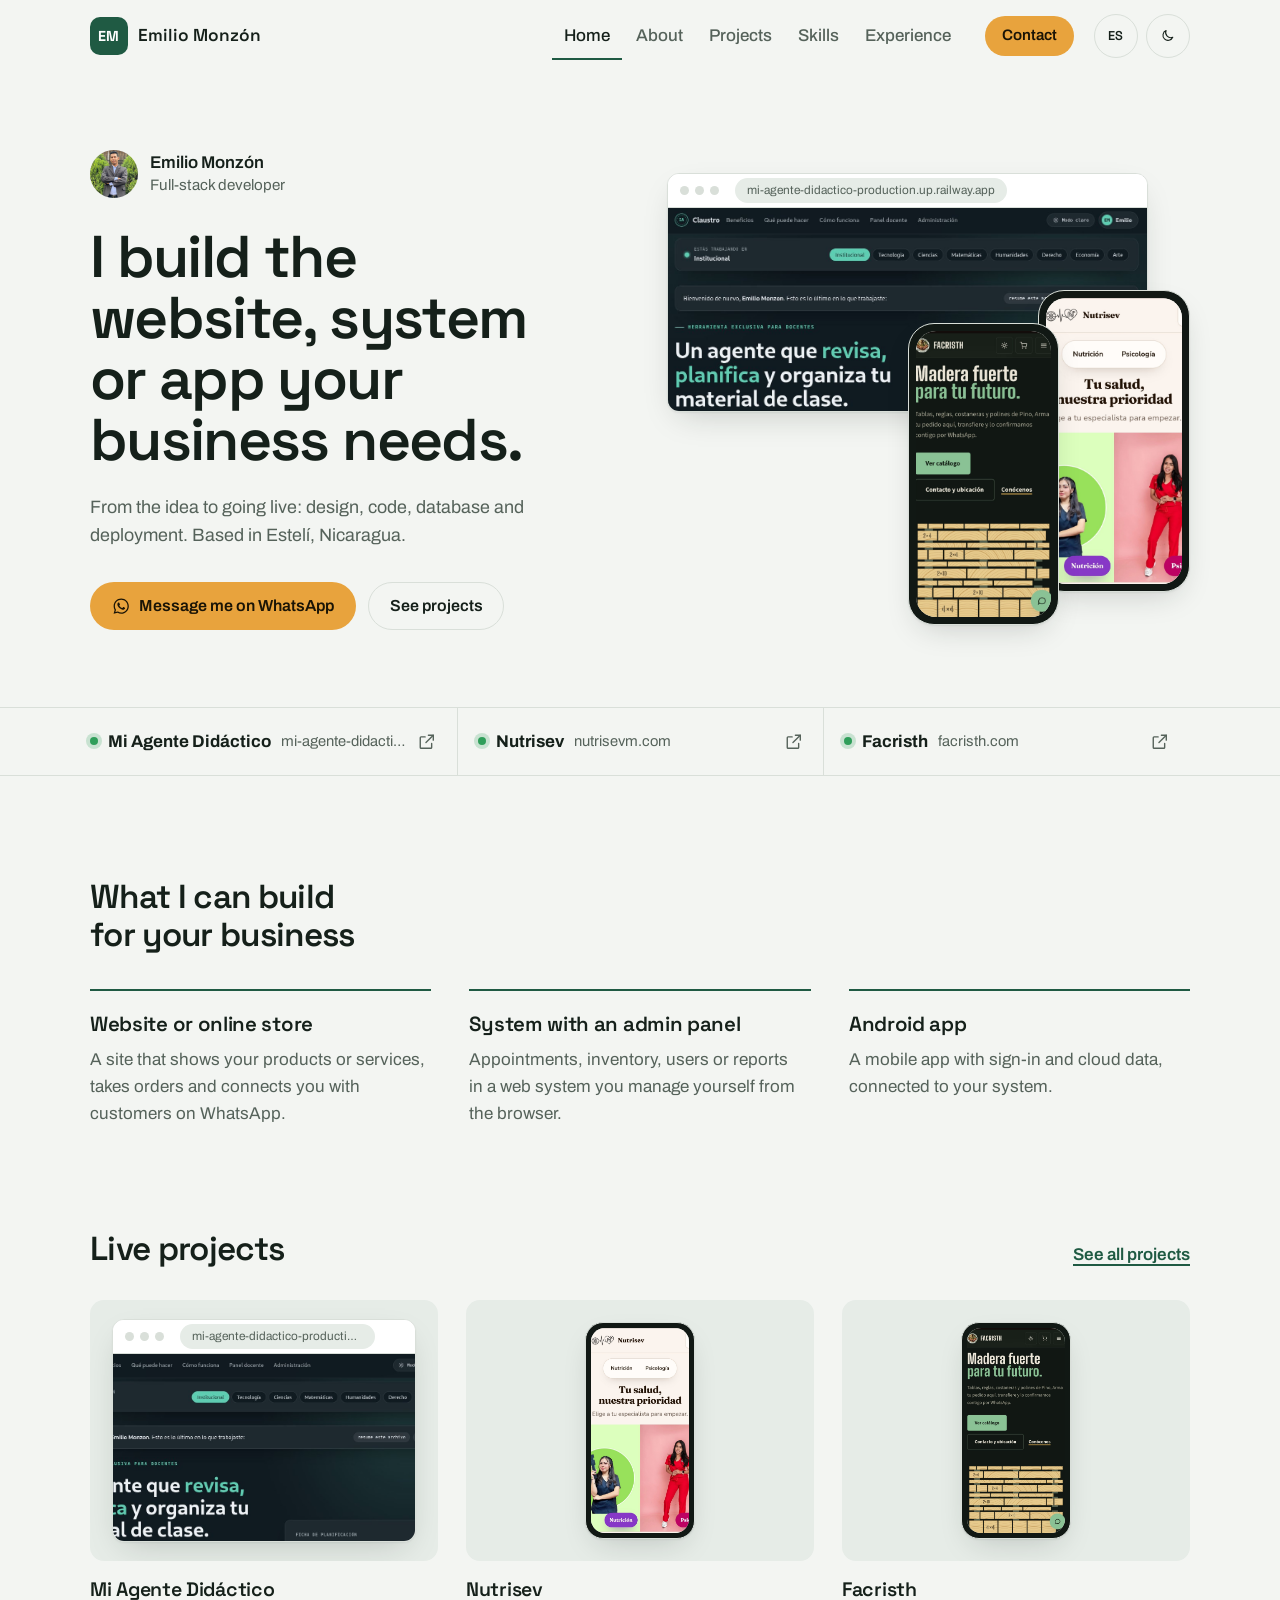
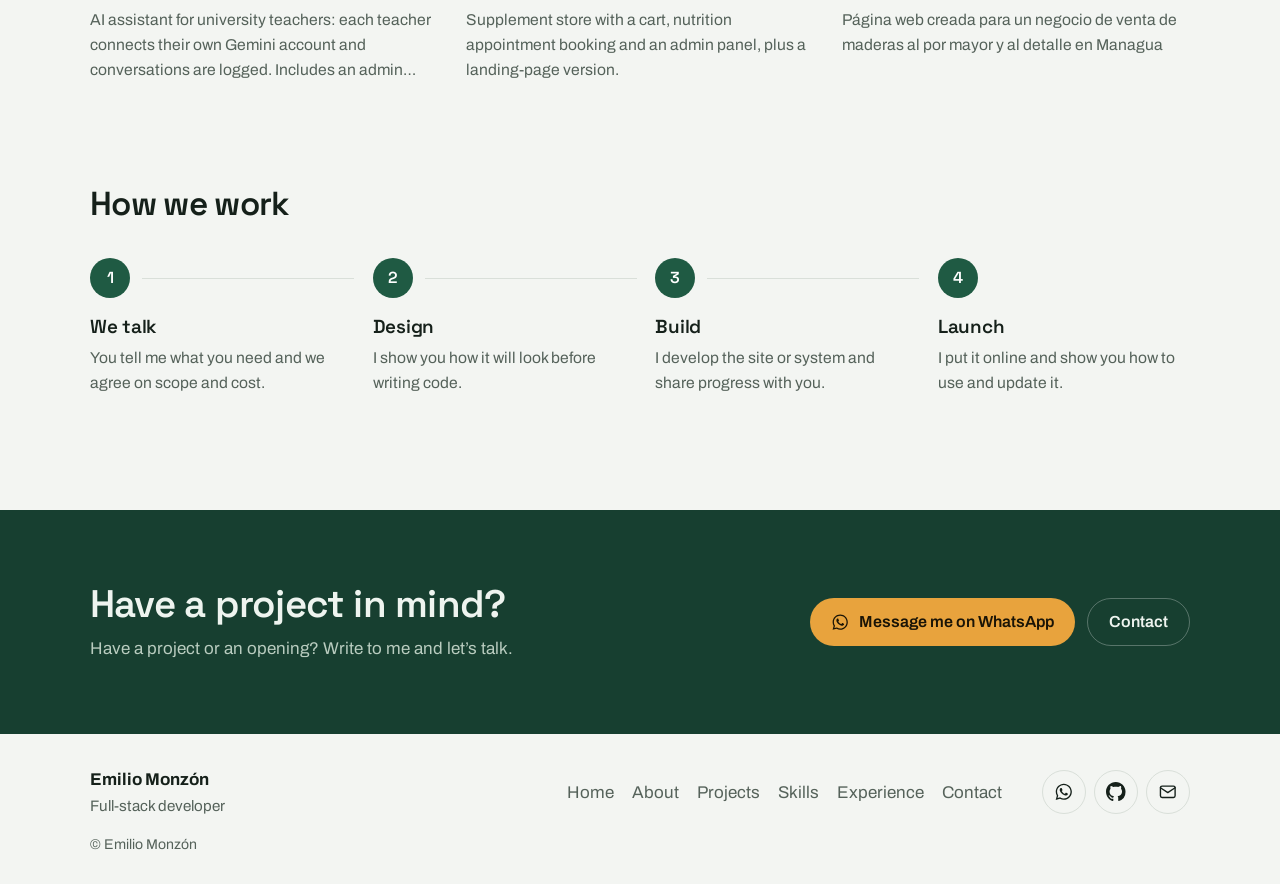
==== index.html @ 6cfb5571 "WhatsApp con mensaje listo y vista previa al compartir - El enlace de WhatsApp abre el chat con +505" ====
<!DOCTYPE html>
<html lang="es">
<head>
<meta charset="UTF-8">
<meta name="viewport" content="width=device-width, initial-scale=1, viewport-fit=cover">
<title>Emilio Monzón · Desarrollador web y móvil</title>
<meta name="description" content="Construyo la web, el sistema o la app que tu negocio necesita. Sitios, tiendas en línea, sistemas con panel de administración y apps Android desde Estelí, Nicaragua.">
<link rel="canonical" href="https://slevenlio27.github.io/SlevenLio27/">
<meta property="og:type" content="website">
<meta property="og:locale" content="es_NI">
<meta property="og:site_name" content="Emilio Monzón">
<meta property="og:title" content="Emilio Monzón · Desarrollador web y móvil">
<meta property="og:description" content="Construyo la web, el sistema o la app que tu negocio necesita. Sitios, tiendas en línea, sistemas con panel de administración y apps Android desde Estelí, Nicaragua.">
<meta property="og:url" content="https://slevenlio27.github.io/SlevenLio27/">
<meta property="og:image" content="https://slevenlio27.github.io/SlevenLio27/img/og.jpg">
<meta property="og:image:width" content="1200">
<meta property="og:image:height" content="630">
<meta property="og:image:alt" content="Emilio Monzón, desarrollador full stack, con capturas de sus proyectos">
<meta name="twitter:card" content="summary_large_image">
<meta name="twitter:image" content="https://slevenlio27.github.io/SlevenLio27/img/og.jpg">
<meta name="theme-color" content="#F3F5F2" media="(prefers-color-scheme: light)">
<meta name="theme-color" content="#0F1512" media="(prefers-color-scheme: dark)">
<script>try{var m=localStorage.getItem("theme");if(m==="dark"||m==="light")document.documentElement.dataset.theme=m;}catch(e){}</script>
<link rel="preconnect" href="https://fonts.googleapis.com">
<link rel="preconnect" href="https://fonts.gstatic.com" crossorigin>
<link href="https://fonts.googleapis.com/css2?family=Archivo:wght@400;500;600&family=Space+Grotesk:wght@500;600;700&display=swap" rel="stylesheet">
<link rel="stylesheet" href="css/estilos.css">
<link rel="icon" href="data:image/svg+xml,<svg xmlns='http://www.w3.org/2000/svg' viewBox='0 0 32 32'><rect width='32' height='32' rx='8' fill='%231F5A43'/><text x='16' y='21.5' font-family='Arial' font-weight='700' font-size='14' text-anchor='middle' fill='white'>EM</text></svg>">
</head>
<body data-page="inicio">
<a class="skip" href="#main">Saltar al contenido</a>
<div id="root"></div>
<noscript><p style="padding:2rem">Este sitio necesita JavaScript para mostrar su contenido.</p></noscript>
<script src="js/app.js"></script>
</body>
</html>
---- css/estilos.css ----
/* Portafolio · Emilio Monzón — estilos
   Una sola identidad: pino de Estelí como marca, ámbar solo para contactar. */

:root {
  --bg: #F3F5F2;
  --surface: #FFFFFF;
  --tint: #E6ECE7;
  --ink: #15201A;
  --muted: #55625A;
  --line: #D9DFD9;
  --pine: #1F5A43;
  --pine-ink: #FFFFFF;
  --amber: #E8A33D;
  --amber-hover: #DB9228;
  --amber-ink: #1A1406;
  --band: #173F30;
  --band-ink: #EEF4EF;
  --band-muted: #B9CCBF;
  --live: #2F9E5A;
  --shadow: 0 1px 2px rgba(21, 32, 26, .06), 0 12px 32px -12px rgba(21, 32, 26, .22);
  --radius: 14px;
  --font-head: "Space Grotesk", system-ui, sans-serif;
  --font-body: "Archivo", system-ui, sans-serif;
  --wrap: 1180px;
  --gutter: clamp(16px, 4vw, 40px);
  color-scheme: light;
}
@media (prefers-color-scheme: dark) {
  :root:not([data-theme="light"]) {
    --bg: #0F1512; --surface: #161F1A; --tint: #1C2721; --ink: #E8EEE9; --muted: #9DAAA2; --line: #2A3530;
    --pine: #6CC29C; --pine-ink: #0B1410; --amber: #F0B54F; --amber-hover: #F5C46C; --amber-ink: #1A1406;
    --band: #13231C; --band-ink: #E8EEE9; --band-muted: #A3B6AA; --live: #4CC27A;
    --shadow: 0 1px 2px rgba(0, 0, 0, .4), 0 14px 34px -14px rgba(0, 0, 0, .7);
    color-scheme: dark;
  }
}
:root[data-theme="dark"] {
  --bg: #0F1512; --surface: #161F1A; --tint: #1C2721; --ink: #E8EEE9; --muted: #9DAAA2; --line: #2A3530;
  --pine: #6CC29C; --pine-ink: #0B1410; --amber: #F0B54F; --amber-hover: #F5C46C; --amber-ink: #1A1406;
  --band: #13231C; --band-ink: #E8EEE9; --band-muted: #A3B6AA; --live: #4CC27A;
  --shadow: 0 1px 2px rgba(0, 0, 0, .4), 0 14px 34px -14px rgba(0, 0, 0, .7);
  color-scheme: dark;
}

*, *::before, *::after { box-sizing: border-box; }
html { -webkit-text-size-adjust: 100%; scroll-padding-top: 88px; }
body {
  margin: 0; background: var(--bg); color: var(--ink);
  font: 400 1.0625rem/1.6 var(--font-body);
  -webkit-font-smoothing: antialiased; text-rendering: optimizeLegibility;
  overflow-x: hidden;
}
img { display: block; max-width: 100%; }
a { color: inherit; }
h1, h2, h3 { font-family: var(--font-head); font-weight: 600; line-height: 1.12; letter-spacing: -.015em; margin: 0; text-wrap: balance; }
p { margin: 0; text-wrap: pretty; }
ul, ol { margin: 0; padding: 0; list-style: none; }
svg { width: 1.15em; height: 1.15em; flex: none; }
:focus-visible { outline: 3px solid var(--pine); outline-offset: 3px; border-radius: 6px; }
.visually-hidden { position: absolute !important; width: 1px; height: 1px; overflow: hidden; clip: rect(0 0 0 0); white-space: nowrap; }
.skip { position: absolute; left: 12px; top: -60px; z-index: 50; background: var(--ink); color: var(--bg); padding: 10px 14px; border-radius: 8px; text-decoration: none; }
.skip:focus { top: 12px; }
.wrap { width: 100%; max-width: var(--wrap); margin-inline: auto; padding-inline: var(--gutter); }
.muted { color: var(--muted); }
#root { min-height: 100vh; display: flex; flex-direction: column; }
main { flex: 1; }

/* ---------- botones ---------- */
.btn {
  display: inline-flex; align-items: center; justify-content: center; gap: .55em;
  min-height: 48px; padding: 0 1.3em; border-radius: 999px; border: 1.5px solid transparent;
  font: 600 1rem/1 var(--font-body); text-decoration: none; cursor: pointer; white-space: nowrap;
  transition: background-color .18s ease, border-color .18s ease, color .18s ease, transform .18s ease;
}
.btn:active { transform: translateY(1px); }
.btn-sm { min-height: 40px; padding: 0 1.05em; font-size: .95rem; }
.btn-lg { min-height: 56px; padding: 0 1.6em; font-size: 1.08rem; }
.btn-cta { background: var(--amber); color: var(--amber-ink); }
.btn-cta:hover { background: var(--amber-hover); }
.btn-cta:focus-visible { outline-color: var(--amber); }
.btn-primary { background: var(--pine); color: var(--pine-ink); }
.btn-primary:hover { filter: brightness(1.08); }
.btn-ghost { border-color: var(--line); color: var(--ink); background: transparent; }
.btn-ghost:hover { border-color: var(--ink); }
.btn-ghost-on-dark { border-color: rgba(255, 255, 255, .28); color: var(--band-ink); }
.btn-ghost-on-dark:hover { border-color: var(--band-ink); }
.icon-btn {
  display: inline-grid; place-items: center; width: 44px; height: 44px; border-radius: 999px;
  border: 1.5px solid var(--line); background: transparent; color: var(--ink); cursor: pointer;
  transition: border-color .18s ease;
}
.icon-btn:hover { border-color: var(--ink); }
.lang-code { font: 600 .8rem/1 var(--font-head); letter-spacing: .04em; }
.text-link { color: var(--pine); font-weight: 600; text-decoration: underline; text-decoration-thickness: 1.5px; text-underline-offset: 4px; }
.text-link:hover { text-decoration-thickness: 2.5px; }

/* ---------- cabecera ---------- */
.site-header { position: sticky; top: 0; z-index: 30; background: var(--bg); border-bottom: 1px solid transparent; transition: border-color .2s ease; }
.site-header.scrolled { border-bottom-color: var(--line); }
.header-row { display: flex; align-items: center; gap: 20px; min-height: 72px; }
.brand { display: inline-flex; align-items: center; gap: 10px; text-decoration: none; margin-right: auto; }
.brand-mark { display: grid; place-items: center; width: 38px; height: 38px; border-radius: 10px; background: var(--pine); color: var(--pine-ink); font: 700 .9rem/1 var(--font-head); letter-spacing: .02em; }
.brand-name { font: 600 1.08rem/1 var(--font-head); }
.nav { display: flex; align-items: center; gap: 22px; }
.nav ul { display: flex; gap: 2px; }
.nav ul a { display: block; padding: 10px 12px; border-radius: 8px; text-decoration: none; color: var(--muted); font-weight: 500; }
.nav ul a:hover { color: var(--ink); }
.nav ul a[aria-current="page"] { color: var(--ink); box-shadow: inset 0 -2px 0 var(--pine); border-radius: 0; }
.nav-cta[aria-current="page"], .mobile-cta[aria-current="page"] { box-shadow: 0 0 0 2px var(--bg), 0 0 0 4px var(--amber); }
.header-tools, .desk-tools, .nav-tools { display: flex; align-items: center; gap: 8px; }
.nav-tools, .mobile-cta, .menu-btn { display: none; }

@media (max-width: 980px) {
  .menu-btn, .mobile-cta { display: inline-flex; }
  .desk-tools { display: none; }
  .nav {
    position: fixed; inset: 72px 0 auto 0; z-index: 29; flex-direction: column; align-items: stretch; gap: 12px;
    padding: 12px var(--gutter) 24px; background: var(--bg); border-bottom: 1px solid var(--line);
    box-shadow: 0 18px 30px -20px rgba(0, 0, 0, .35);
    visibility: hidden; opacity: 0; transform: translateY(-8px);
    transition: opacity .18s ease, transform .18s ease, visibility 0s linear .18s;
  }
  .menu-open .nav { visibility: visible; opacity: 1; transform: none; transition: opacity .18s ease, transform .18s ease; }
  .nav ul { flex-direction: column; }
  .nav ul a { padding: 14px 4px; font-size: 1.1rem; border-bottom: 1px solid var(--line); border-radius: 0; }
  .nav ul a[aria-current="page"] { box-shadow: inset 3px 0 0 var(--pine); padding-left: 14px; }
  .nav-cta { display: none; }
  .nav-tools { display: flex; padding-top: 4px; }
}
@media (max-width: 359px) { .brand-name { display: none; } }

/* ---------- inicio ---------- */
.hero { display: grid; grid-template-columns: minmax(0, 1fr) minmax(0, 1.02fr); gap: clamp(32px, 5vw, 72px); align-items: center; padding-block: clamp(36px, 6vw, 80px) clamp(40px, 6vw, 88px); }
.hero-who { display: flex; align-items: center; gap: 12px; margin-bottom: 28px; line-height: 1.3; }
.hero-who strong { display: block; font-weight: 600; }
.hero-who span span { color: var(--muted); font-size: .95rem; }
.avatar { width: 48px; height: 48px; border-radius: 999px; overflow: hidden; background: var(--tint); flex: none; }
.avatar img { width: 100%; height: 100%; object-fit: cover; }
.hero h1 { font-size: clamp(2.3rem, 4.6vw, 4rem); line-height: 1.04; letter-spacing: -.028em; max-width: 15ch; }
.lead { font-size: clamp(1.08rem, 1.4vw, 1.22rem); color: var(--muted); max-width: 52ch; margin-top: 22px; }
.hero-actions { display: flex; flex-wrap: wrap; gap: 12px; margin-top: 32px; }

/* collage de capturas reales: el elemento memorable */
.collage { position: relative; aspect-ratio: 1 / .9; }
.collage .device { position: absolute; margin: 0; }
.collage .c-wide { top: 4%; left: 0; width: 92%; }
.collage .c-tall { width: 29%; }
.collage .c-tall-1 { right: 0; bottom: 0; }
.collage .c-tall-2 { right: 25%; bottom: 0; z-index: 2; }
.collage:has(.c-tall-2) .c-tall-1 { bottom: 7%; }
.collage:not(:has(.c-wide)) .c-tall-1 { left: 8%; right: auto; top: 0; bottom: auto; width: 40%; }
.collage:not(:has(.c-wide)) .c-tall-2 { right: 6%; bottom: 0; width: 40%; }
.ready .collage .device { animation: settle .9s cubic-bezier(.2, .8, .2, 1) both; }
.ready .collage .c-tall-1 { animation-delay: .12s; }
.ready .collage .c-tall-2 { animation-delay: .24s; }
@keyframes settle { from { opacity: 0; transform: translateY(28px); } to { opacity: 1; transform: none; } }

/* marcos */
.device { margin: 0; position: relative; }
.browser { background: var(--surface); border: 1px solid var(--line); border-radius: 12px; overflow: hidden; box-shadow: var(--shadow); }
.browser-bar { display: flex; align-items: center; gap: 6px; height: 34px; padding: 0 12px; border-bottom: 1px solid var(--line); background: var(--surface); }
.browser-bar i { width: 9px; height: 9px; border-radius: 99px; background: var(--line); }
.browser-bar span { margin-left: 10px; font-size: .74rem; color: var(--muted); white-space: nowrap; overflow: hidden; text-overflow: ellipsis; background: var(--tint); padding: 3px 12px; border-radius: 99px; max-width: 70%; }
.browser-screen { position: relative; aspect-ratio: 1 / var(--r, .625); background: var(--tint); overflow: hidden; }
.browser-screen img, .phone-screen img { position: absolute; inset: 0; width: 100%; height: 100%; object-fit: cover; object-position: top center; }
.phone { padding: 7px; background: #111814; border: 1px solid var(--line); border-radius: 26px; box-shadow: var(--shadow); }
.phone-screen { position: relative; aspect-ratio: 9 / 19; border-radius: 20px; overflow: hidden; background: var(--tint); }
.shot-initials { position: absolute; inset: 0; display: grid; place-items: center; font: 700 2rem/1 var(--font-head); color: var(--muted); }

/* tira de sitios en línea */
.live-strip { border-block: 1px solid var(--line); }
.live-list { display: flex; flex-wrap: wrap; }
.live-list li { flex: 1 1 220px; min-width: 0; }
.live-list a, .live-host { min-width: 0; }
.live-list li + li { border-left: 1px solid var(--line); }
.live-list a { display: flex; align-items: center; gap: 10px; padding: 20px 20px; text-decoration: none; min-height: 64px; }
.live-list li:first-child a { padding-left: 0; }
.live-list strong { white-space: nowrap; }
.live-list a:hover strong { text-decoration: underline; text-underline-offset: 3px; }
.live-host { color: var(--muted); font-size: .92rem; margin-right: auto; white-space: nowrap; overflow: hidden; text-overflow: ellipsis; }
.live-list svg { color: var(--muted); }
.dot { width: 8px; height: 8px; border-radius: 99px; background: var(--live); box-shadow: 0 0 0 4px color-mix(in srgb, var(--live) 22%, transparent); flex: none; }

/* bloques */
.block { padding-block: clamp(56px, 8vw, 104px) 0; }
.block-head { display: flex; align-items: baseline; justify-content: space-between; gap: 16px; flex-wrap: wrap; }
.block-title { font-size: clamp(1.6rem, 2.6vw, 2.25rem); letter-spacing: -.02em; max-width: 24ch; }
.services { display: grid; grid-template-columns: repeat(3, minmax(0, 1fr)); gap: clamp(20px, 3vw, 40px); margin-top: 36px; }
.services li { border-top: 2px solid var(--pine); padding-top: 22px; }
.services h3 { font-size: 1.28rem; margin-bottom: 10px; }
.services p { color: var(--muted); }

.work-grid { display: grid; grid-template-columns: repeat(3, minmax(0, 1fr)); gap: clamp(16px, 2.4vw, 28px); margin-top: 32px; }
.work-card a { display: block; text-decoration: none; height: 100%; }
.work-card h3 { font-size: 1.22rem; margin-top: 18px; }
.work-card p { color: var(--muted); margin-top: 6px; font-size: .98rem; display: -webkit-box; -webkit-line-clamp: 3; -webkit-box-orient: vertical; overflow: hidden; }
.work-card a:hover h3 { text-decoration: underline; text-underline-offset: 4px; text-decoration-thickness: 2px; }
.work-media { aspect-ratio: 4 / 3; background: var(--tint); border-radius: var(--radius); padding: clamp(14px, 2vw, 22px); display: grid; place-items: center; overflow: hidden; }
.work-media .browser { width: 100%; }
.work-media .browser-screen { aspect-ratio: 1 / .62; }
.work-media .phone { height: 100%; padding: 5px; border-radius: 18px; }
.work-media .phone-screen { height: 100%; width: auto; border-radius: 14px; }

.process { display: grid; grid-template-columns: repeat(4, minmax(0, 1fr)); gap: clamp(16px, 2.4vw, 32px); margin-top: 36px; counter-reset: step; }
.process li { counter-increment: step; position: relative; padding-top: 58px; }
.process li::before { content: counter(step); position: absolute; top: 0; left: 0; display: grid; place-items: center; width: 40px; height: 40px; border-radius: 99px; background: var(--pine); color: var(--pine-ink); font: 600 1rem/1 var(--font-head); }
.process li:not(:last-child)::after { content: ""; position: absolute; top: 20px; left: 52px; right: -12px; height: 1.5px; background: var(--line); }
.process h3 { font-size: 1.18rem; margin-bottom: 8px; }
.process p { color: var(--muted); font-size: .98rem; }

/* franja de llamada a la acción */
.cta-band { background: var(--band); color: var(--band-ink); margin-top: clamp(64px, 9vw, 120px); }
.cta-inner { display: flex; align-items: center; justify-content: space-between; gap: 28px 48px; flex-wrap: wrap; padding-block: clamp(44px, 6vw, 72px); }
.cta-band h2 { font-size: clamp(1.7rem, 3vw, 2.5rem); letter-spacing: -.02em; }
.cta-band p { color: var(--band-muted); margin-top: 10px; max-width: 50ch; }
.cta-actions { display: flex; flex-wrap: wrap; gap: 12px; }

/* pie */
.site-footer { border-top: 1px solid var(--line); }
.cta-band + .site-footer { border-top: 0; }
.footer-row { display: flex; align-items: center; gap: 24px 40px; flex-wrap: wrap; padding-block: 32px 16px; }
.footer-id { display: flex; flex-direction: column; margin-right: auto; }
.footer-id span { color: var(--muted); font-size: .95rem; }
.footer-nav { display: flex; flex-wrap: wrap; gap: 4px 18px; }
.footer-nav a { color: var(--muted); text-decoration: none; display: inline-block; padding: 8px 0; }
.footer-nav a:hover { color: var(--ink); }
.socials { display: flex; gap: 8px; }
.socials a { display: grid; place-items: center; width: 44px; height: 44px; border-radius: 999px; border: 1.5px solid var(--line); color: var(--ink); }
.socials a:hover { border-color: var(--ink); }
.footer-note { color: var(--muted); font-size: .88rem; padding-bottom: 28px; }

/* ---------- páginas internas ---------- */
.page-head { padding-block: clamp(40px, 7vw, 88px) clamp(28px, 4vw, 48px); }
.page-head h1 { font-size: clamp(2.4rem, 5.4vw, 4.4rem); letter-spacing: -.03em; line-height: 1.02; }

/* sobre mí */
.about { display: grid; grid-template-columns: minmax(0, 1.25fr) minmax(0, .9fr); gap: clamp(32px, 6vw, 88px); align-items: start; }
.about-text { display: grid; gap: 18px; font-size: 1.12rem; max-width: 62ch; }
.about-text p:first-child { font-size: clamp(1.22rem, 1.8vw, 1.42rem); line-height: 1.5; color: var(--ink); }
.about-text p + p { color: var(--muted); }
.about-place { display: flex; align-items: center; gap: 8px; font-weight: 600; color: var(--pine) !important; }
.about-photo { margin: 0; border-radius: var(--radius); overflow: hidden; background: var(--tint); aspect-ratio: 4 / 5; }
.about-photo img { width: 100%; height: 100%; object-fit: cover; }
.traits { display: grid; grid-template-columns: repeat(3, minmax(0, 1fr)); gap: 0 32px; margin-top: 28px; }
.traits li { display: flex; gap: 12px; align-items: flex-start; padding: 18px 0; border-bottom: 1px solid var(--line); font-size: 1.08rem; }
.traits svg { color: var(--pine); margin-top: 4px; }
.traits small { display: block; color: var(--muted); font-size: .95rem; }

/* proyectos */
.cases { display: grid; gap: clamp(56px, 8vw, 104px); }
.case { display: grid; grid-template-columns: minmax(0, 1.15fr) minmax(0, 1fr); gap: clamp(28px, 5vw, 72px); align-items: center; scroll-margin-top: 96px; }
.case.flip .case-media { order: 2; }
.case-media { background: var(--tint); border-radius: calc(var(--radius) + 6px); padding: clamp(20px, 4vw, 48px); display: grid; place-items: center; }
.case-media .phone { width: min(260px, 62%); }
.case-media .browser { width: 100%; }
.case-live { display: flex; align-items: center; gap: 10px; font-weight: 600; color: var(--live); font-size: .95rem; }
.case-live > span { white-space: nowrap; }
.case-host { color: var(--muted); font-weight: 500; min-width: 0; overflow: hidden; text-overflow: ellipsis; }
.case-host::before { content: "/"; margin-right: 10px; color: var(--line); }
.case h2 { font-size: clamp(1.9rem, 3.4vw, 2.8rem); letter-spacing: -.025em; margin-top: 14px; }
.case-desc { color: var(--muted); font-size: 1.1rem; margin-top: 14px; max-width: 52ch; }
.case-label { font: 600 .95rem/1 var(--font-body); color: var(--ink); margin-top: 26px; }
.tags { display: flex; flex-wrap: wrap; gap: 8px; margin-top: 12px; }
.tags li { padding: 6px 12px; border-radius: 99px; background: var(--surface); border: 1px solid var(--line); font-size: .92rem; }
.tags-lg li { padding: 10px 16px; font-size: 1rem; }
.case-links { display: flex; flex-wrap: wrap; gap: 12px; margin-top: 28px; }

/* habilidades */
.skills { display: grid; grid-template-columns: repeat(2, minmax(0, 1fr)); gap: clamp(32px, 6vw, 80px); }
.skill-list { margin-top: 20px; }
.skill { padding: 16px 0; border-bottom: 1px solid var(--line); }
.skill-top { display: flex; justify-content: space-between; align-items: baseline; gap: 16px; }
.skill-top strong { font-size: 1.1rem; font-weight: 600; }
.skill-meta { display: flex; gap: 14px; color: var(--muted); font-size: .92rem; }
.meter { display: grid; grid-template-columns: repeat(4, 1fr); gap: 4px; margin-top: 10px; }
.meter i { height: 6px; border-radius: 99px; background: var(--line); }
.meter i.on { background: var(--pine); }
.skill-note { color: var(--muted); font-size: .95rem; margin-top: 8px; }

/* experiencia */
.timeline { border-left: 2px solid var(--line); margin-left: 6px; }
.timeline li { position: relative; display: grid; grid-template-columns: 200px minmax(0, 1fr); gap: 8px 40px; padding: 0 0 48px 32px; }
.timeline li::before { content: ""; position: absolute; left: -8px; top: 6px; width: 14px; height: 14px; border-radius: 99px; background: var(--bg); border: 3px solid var(--pine); }
.tl-period { color: var(--muted); font-weight: 500; padding-top: 2px; }
.tl-body h2 { font-size: 1.4rem; }
.tl-body p { color: var(--muted); margin-top: 8px; max-width: 60ch; }
.tl-body .tl-place { color: var(--pine); font-weight: 600; margin-top: 4px; }

/* contacto */
.contact { display: grid; grid-template-columns: minmax(0, 1.3fr) minmax(0, .9fr); gap: clamp(32px, 6vw, 88px); align-items: start; padding-block: clamp(40px, 7vw, 96px) clamp(56px, 8vw, 112px); }
.contact h1 { font-size: clamp(2.5rem, 5.6vw, 4.6rem); letter-spacing: -.03em; line-height: 1.02; max-width: 13ch; }
.contact-actions { margin-top: 36px; }
.email-row { display: flex; align-items: center; flex-wrap: wrap; gap: 12px 16px; margin-top: 36px; padding-top: 28px; border-top: 1px solid var(--line); }
.contact-alt { width: 100%; color: var(--muted); font-size: .95rem; }
.email-link { display: inline-flex; align-items: center; gap: 10px; font: 600 clamp(1.1rem, 2vw, 1.35rem)/1.2 var(--font-head); text-decoration: underline; text-decoration-color: var(--line); text-underline-offset: 6px; overflow-wrap: anywhere; }
.email-link:hover { text-decoration-color: currentColor; }
.contact-more { display: flex; flex-wrap: wrap; gap: 10px; margin-top: 18px; }
.contact-more a { display: inline-flex; align-items: center; gap: 8px; min-height: 44px; padding: 0 16px; border: 1.5px solid var(--line); border-radius: 99px; text-decoration: none; font-weight: 500; }
.contact-more a:hover { border-color: var(--ink); }
.brief { background: var(--surface); border: 1px solid var(--line); border-radius: calc(var(--radius) + 4px); padding: clamp(24px, 3vw, 36px); }
.brief-id { display: flex; align-items: center; gap: 14px; padding-bottom: 22px; border-bottom: 1px solid var(--line); line-height: 1.3; }
.brief-id img { width: 56px; height: 56px; border-radius: 99px; object-fit: cover; }
.brief-id span { display: block; color: var(--muted); font-size: .95rem; }
.brief h2 { font-size: 1.2rem; margin-top: 22px; }
.brief ol { counter-reset: q; margin-top: 14px; display: grid; gap: 12px; }
.brief li { counter-increment: q; display: flex; gap: 12px; }
.brief li::before { content: counter(q); flex: none; display: grid; place-items: center; width: 26px; height: 26px; border-radius: 99px; background: var(--tint); color: var(--pine); font: 600 .85rem/1 var(--font-head); margin-top: 1px; }

/* ---------- adaptable ---------- */
@media (max-width: 980px) {
  .hero { grid-template-columns: minmax(0, 1fr); }
  .collage { max-width: 620px; width: 100%; margin-inline: auto; }
  .work-grid { grid-template-columns: repeat(2, minmax(0, 1fr)); }
  .process { grid-template-columns: repeat(2, minmax(0, 1fr)); row-gap: 36px; }
  .process li:nth-child(2n)::after { display: none; }
  .case, .case.flip { grid-template-columns: minmax(0, 1fr); }
  .case.flip .case-media { order: 0; }
  .contact { grid-template-columns: minmax(0, 1fr); }
  .traits { grid-template-columns: repeat(2, minmax(0, 1fr)); }
}
@media (max-width: 700px) {
  .services, .work-grid, .skills, .about { grid-template-columns: minmax(0, 1fr); }
  .about-photo { max-width: 420px; }
  .live-list { display: grid; grid-template-columns: minmax(0, 1fr); }
  .live-list li + li { border-left: 0; border-top: 1px solid var(--line); }
  .live-list a { padding-inline: 0; }
  .timeline li { grid-template-columns: minmax(0, 1fr); padding-left: 26px; }
  .cta-actions .btn { flex: 1 1 auto; }
}
@media (max-width: 520px) {
  .process { grid-template-columns: 1fr; }
  .process li::after { display: none; }
  .traits { grid-template-columns: 1fr; }
  .hero-actions .btn, .contact-actions .btn { width: 100%; }
  .footer-row { flex-direction: column; align-items: flex-start; }
}

@media (prefers-reduced-motion: reduce) {
  *, *::before, *::after { animation: none !important; transition: none !important; scroll-behavior: auto !important; }
}
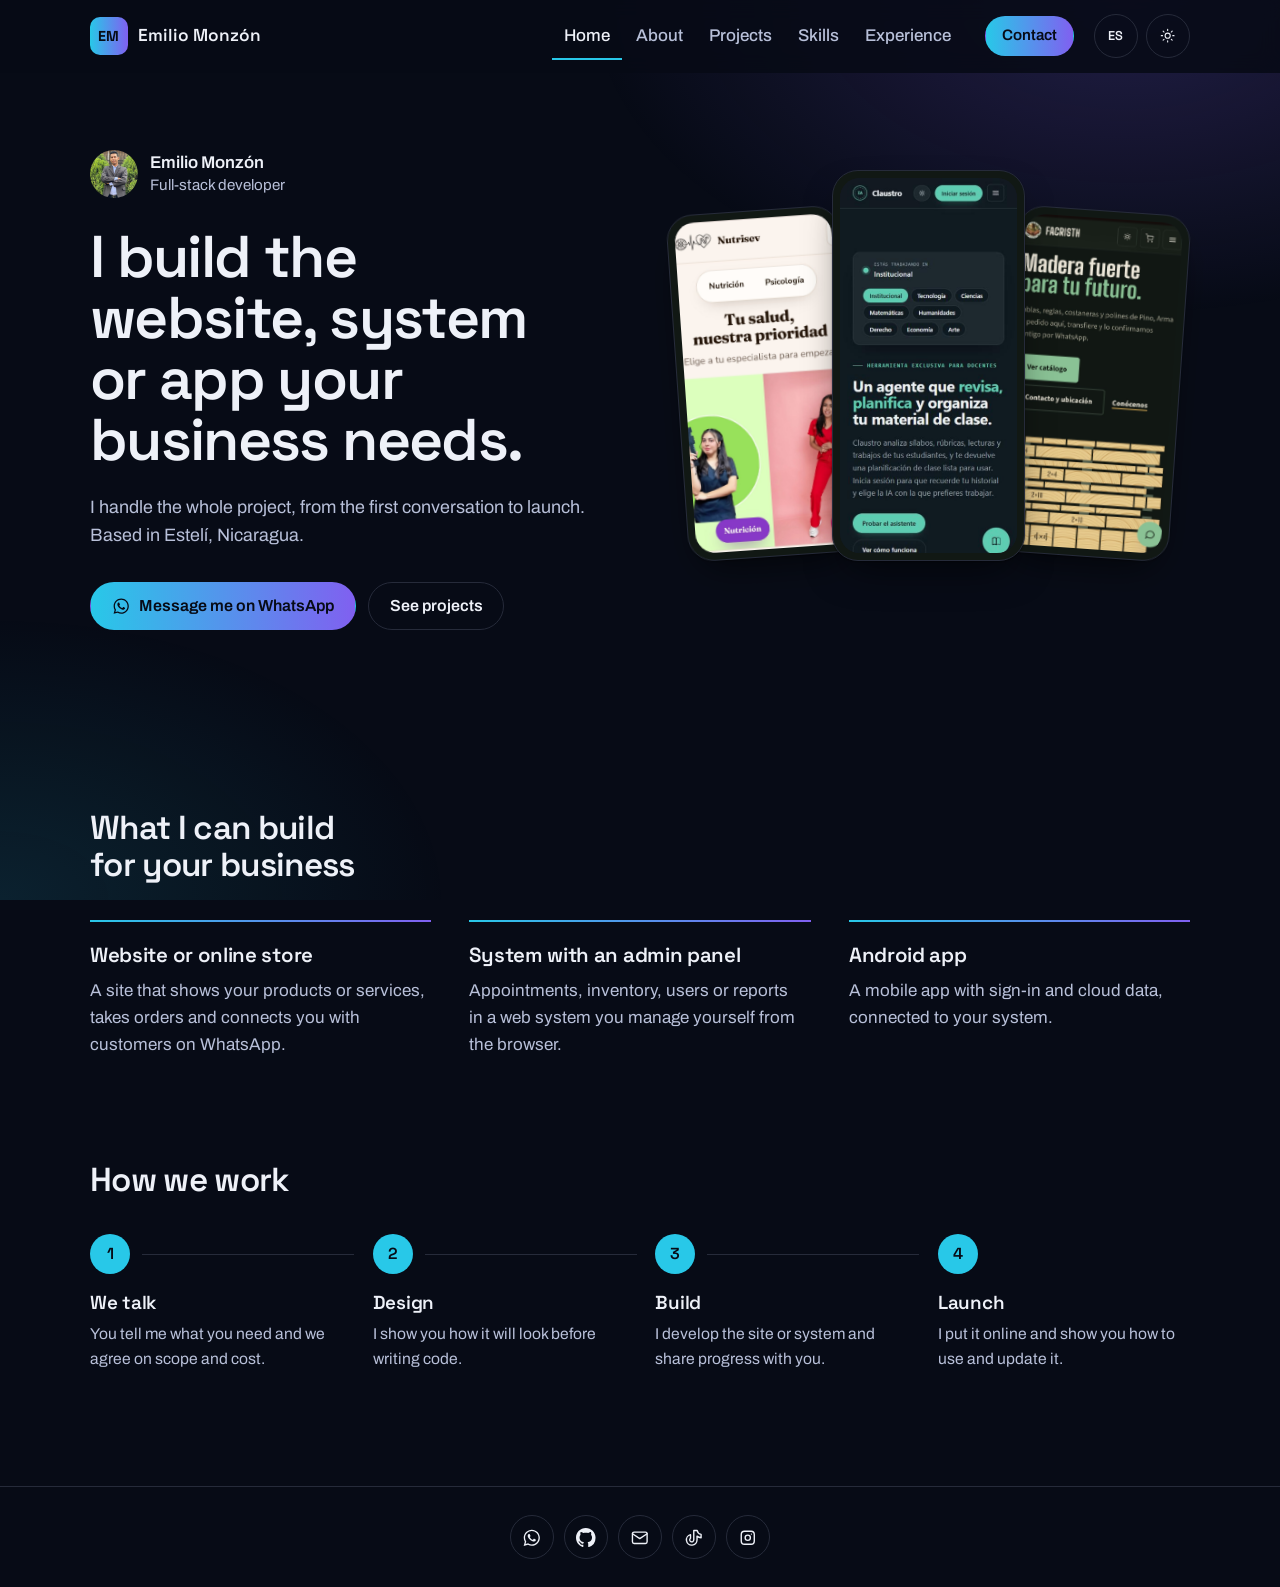
==== commit 903ec05e: "Paleta del proyecto Redes Sociales Azul noche (#070B16) como tema principal, con acento en degradado" ====
--- a/index.html
+++ b/index.html
@@ -18,14 +18,13 @@
 <meta property="og:image:alt" content="Emilio Monzón, desarrollador full stack, con capturas de sus proyectos">
 <meta name="twitter:card" content="summary_large_image">
 <meta name="twitter:image" content="https://slevenlio27.github.io/SlevenLio27/img/og.jpg">
-<meta name="theme-color" content="#F3F5F2" media="(prefers-color-scheme: light)">
-<meta name="theme-color" content="#0F1512" media="(prefers-color-scheme: dark)">
+<meta name="theme-color" content="#070B16">
 <script>try{var m=localStorage.getItem("theme");if(m==="dark"||m==="light")document.documentElement.dataset.theme=m;}catch(e){}</script>
 <link rel="preconnect" href="https://fonts.googleapis.com">
 <link rel="preconnect" href="https://fonts.gstatic.com" crossorigin>
 <link href="https://fonts.googleapis.com/css2?family=Archivo:wght@400;500;600&family=Space+Grotesk:wght@500;600;700&display=swap" rel="stylesheet">
 <link rel="stylesheet" href="css/estilos.css">
-<link rel="icon" href="data:image/svg+xml,<svg xmlns='http://www.w3.org/2000/svg' viewBox='0 0 32 32'><rect width='32' height='32' rx='8' fill='%231F5A43'/><text x='16' y='21.5' font-family='Arial' font-weight='700' font-size='14' text-anchor='middle' fill='white'>EM</text></svg>">
+<link rel="icon" href="data:image/svg+xml,<svg xmlns='http://www.w3.org/2000/svg' viewBox='0 0 32 32'><rect width='32' height='32' rx='8' fill='%2328C8E8'/><text x='16' y='21.5' font-family='Arial' font-weight='700' font-size='14' text-anchor='middle' fill='%23070B16'>EM</text></svg>">
 </head>
 <body data-page="inicio">
 <a class="skip" href="#main">Saltar al contenido</a>
--- a/css/estilos.css
+++ b/css/estilos.css
@@ -1,45 +1,40 @@
 /* Portafolio · Emilio Monzón — estilos
-   Una sola identidad: pino de Estelí como marca, ámbar solo para contactar. */
+   Paleta del proyecto Redes Sociales: azul noche con acento cian → violeta.
+   El tema oscuro es el principal; el claro es opcional. */
 
 :root {
-  --bg: #F3F5F2;
-  --surface: #FFFFFF;
-  --tint: #E6ECE7;
-  --ink: #15201A;
-  --muted: #55625A;
-  --line: #D9DFD9;
-  --pine: #1F5A43;
-  --pine-ink: #FFFFFF;
-  --amber: #E8A33D;
-  --amber-hover: #DB9228;
-  --amber-ink: #1A1406;
-  --band: #173F30;
-  --band-ink: #EEF4EF;
-  --band-muted: #B9CCBF;
-  --live: #2F9E5A;
-  --shadow: 0 1px 2px rgba(21, 32, 26, .06), 0 12px 32px -12px rgba(21, 32, 26, .22);
+  --bg: #070B16;
+  --surface: #11151F;
+  --tint: #151923;
+  --ink: #EEF1F8;
+  --muted: #B8C0D9;
+  --line: #262B3A;
+  --pine: #28C8E8;
+  --pine-ink: #070B16;
+  --violet: #8060F0;
+  --cta-bg: linear-gradient(90deg, #28C8E8, #8060F0);
+  --amber: #28C8E8;
+  --amber-ink: #070B16;
+  --band: #101427;
+  --band-ink: #EEF1F8;
+  --band-muted: #B8C0D9;
+  --live: #28C8E8;
+  --glow: radial-gradient(60% 50% at 88% 0%, rgba(128, 96, 240, .22), transparent 70%), radial-gradient(50% 45% at 0% 100%, rgba(40, 200, 232, .12), transparent 70%);
+  --shadow: 0 1px 2px rgba(0, 0, 0, .4), 0 18px 40px -16px rgba(0, 0, 0, .75);
   --radius: 14px;
   --font-head: "Space Grotesk", system-ui, sans-serif;
   --font-body: "Archivo", system-ui, sans-serif;
   --wrap: 1180px;
   --gutter: clamp(16px, 4vw, 40px);
+  color-scheme: dark;
+}
+:root[data-theme="light"] {
+  --bg: #F5F7FB; --surface: #FFFFFF; --tint: #E9EDF6; --ink: #0B1020; --muted: #4A5370; --line: #D6DCEA;
+  --pine: #0A7FA0; --pine-ink: #FFFFFF; --violet: #6A4BE0; --amber: #0A7FA0; --amber-ink: #070B16;
+  --band: #0B1020; --band-ink: #EEF1F8; --band-muted: #B8C0D9; --live: #0A7FA0;
+  --glow: radial-gradient(60% 50% at 88% 0%, rgba(128, 96, 240, .10), transparent 70%), radial-gradient(50% 45% at 0% 100%, rgba(40, 200, 232, .08), transparent 70%);
+  --shadow: 0 1px 2px rgba(11, 16, 32, .06), 0 14px 32px -14px rgba(11, 16, 32, .25);
   color-scheme: light;
-}
-@media (prefers-color-scheme: dark) {
-  :root:not([data-theme="light"]) {
-    --bg: #0F1512; --surface: #161F1A; --tint: #1C2721; --ink: #E8EEE9; --muted: #9DAAA2; --line: #2A3530;
-    --pine: #6CC29C; --pine-ink: #0B1410; --amber: #F0B54F; --amber-hover: #F5C46C; --amber-ink: #1A1406;
-    --band: #13231C; --band-ink: #E8EEE9; --band-muted: #A3B6AA; --live: #4CC27A;
-    --shadow: 0 1px 2px rgba(0, 0, 0, .4), 0 14px 34px -14px rgba(0, 0, 0, .7);
-    color-scheme: dark;
-  }
-}
-:root[data-theme="dark"] {
-  --bg: #0F1512; --surface: #161F1A; --tint: #1C2721; --ink: #E8EEE9; --muted: #9DAAA2; --line: #2A3530;
-  --pine: #6CC29C; --pine-ink: #0B1410; --amber: #F0B54F; --amber-hover: #F5C46C; --amber-ink: #1A1406;
-  --band: #13231C; --band-ink: #E8EEE9; --band-muted: #A3B6AA; --live: #4CC27A;
-  --shadow: 0 1px 2px rgba(0, 0, 0, .4), 0 14px 34px -14px rgba(0, 0, 0, .7);
-  color-scheme: dark;
 }
 
 *, *::before, *::after { box-sizing: border-box; }
@@ -50,6 +45,7 @@
   -webkit-font-smoothing: antialiased; text-rendering: optimizeLegibility;
   overflow-x: hidden;
 }
+body::before { content: ""; position: fixed; inset: 0; z-index: -1; background: var(--glow); pointer-events: none; }
 img { display: block; max-width: 100%; }
 a { color: inherit; }
 h1, h2, h3 { font-family: var(--font-head); font-weight: 600; line-height: 1.12; letter-spacing: -.015em; margin: 0; text-wrap: balance; }
@@ -75,15 +71,13 @@
 .btn:active { transform: translateY(1px); }
 .btn-sm { min-height: 40px; padding: 0 1.05em; font-size: .95rem; }
 .btn-lg { min-height: 56px; padding: 0 1.6em; font-size: 1.08rem; }
-.btn-cta { background: var(--amber); color: var(--amber-ink); }
-.btn-cta:hover { background: var(--amber-hover); }
+.btn-cta { background: var(--cta-bg); color: var(--amber-ink); }
+.btn-cta:hover { filter: brightness(1.08); }
 .btn-cta:focus-visible { outline-color: var(--amber); }
 .btn-primary { background: var(--pine); color: var(--pine-ink); }
 .btn-primary:hover { filter: brightness(1.08); }
 .btn-ghost { border-color: var(--line); color: var(--ink); background: transparent; }
 .btn-ghost:hover { border-color: var(--ink); }
-.btn-ghost-on-dark { border-color: rgba(255, 255, 255, .28); color: var(--band-ink); }
-.btn-ghost-on-dark:hover { border-color: var(--band-ink); }
 .icon-btn {
   display: inline-grid; place-items: center; width: 44px; height: 44px; border-radius: 999px;
   border: 1.5px solid var(--line); background: transparent; color: var(--ink); cursor: pointer;
@@ -95,11 +89,11 @@
 .text-link:hover { text-decoration-thickness: 2.5px; }
 
 /* ---------- cabecera ---------- */
-.site-header { position: sticky; top: 0; z-index: 30; background: var(--bg); border-bottom: 1px solid transparent; transition: border-color .2s ease; }
+.site-header { position: sticky; top: 0; z-index: 30; background: color-mix(in srgb, var(--bg) 88%, transparent); backdrop-filter: blur(10px); -webkit-backdrop-filter: blur(10px); border-bottom: 1px solid transparent; transition: border-color .2s ease; }
 .site-header.scrolled { border-bottom-color: var(--line); }
 .header-row { display: flex; align-items: center; gap: 20px; min-height: 72px; }
 .brand { display: inline-flex; align-items: center; gap: 10px; text-decoration: none; margin-right: auto; }
-.brand-mark { display: grid; place-items: center; width: 38px; height: 38px; border-radius: 10px; background: var(--pine); color: var(--pine-ink); font: 700 .9rem/1 var(--font-head); letter-spacing: .02em; }
+.brand-mark { display: grid; place-items: center; width: 38px; height: 38px; border-radius: 10px; background: var(--cta-bg); color: var(--pine-ink); font: 700 .9rem/1 var(--font-head); letter-spacing: .02em; }
 .brand-name { font: 600 1.08rem/1 var(--font-head); }
 .nav { display: flex; align-items: center; gap: 22px; }
 .nav ul { display: flex; gap: 2px; }
@@ -148,11 +142,19 @@
 .collage .c-tall-1 { right: 0; bottom: 0; }
 .collage .c-tall-2 { right: 25%; bottom: 0; z-index: 2; }
 .collage:has(.c-tall-2) .c-tall-1 { bottom: 7%; }
-.collage:not(:has(.c-wide)) .c-tall-1 { left: 8%; right: auto; top: 0; bottom: auto; width: 40%; }
-.collage:not(:has(.c-wide)) .c-tall-2 { right: 6%; bottom: 0; width: 40%; }
+.collage.phones { aspect-ratio: 1 / .84; }
+.collage.phones .device { width: 33%; top: 9%; }
+.collage.phones .c-left { left: 2%; transform: rotate(-4deg); }
+.collage.phones .c-right { right: 2%; transform: rotate(4deg); }
+.collage.phones .c-mid { left: 31.5%; width: 37%; top: 0; z-index: 2; }
+.collage.phones .c-mid:only-child { left: 31.5%; }
 .ready .collage .device { animation: settle .9s cubic-bezier(.2, .8, .2, 1) both; }
 .ready .collage .c-tall-1 { animation-delay: .12s; }
 .ready .collage .c-tall-2 { animation-delay: .24s; }
+.ready .collage.phones .c-left { animation-name: settle-left; animation-delay: .12s; }
+.ready .collage.phones .c-right { animation-name: settle-right; animation-delay: .24s; }
+@keyframes settle-left { from { opacity: 0; transform: translateY(28px) rotate(-4deg); } to { opacity: 1; transform: rotate(-4deg); } }
+@keyframes settle-right { from { opacity: 0; transform: translateY(28px) rotate(4deg); } to { opacity: 1; transform: rotate(4deg); } }
 @keyframes settle { from { opacity: 0; transform: translateY(28px); } to { opacity: 1; transform: none; } }
 
 /* marcos */
@@ -167,18 +169,6 @@
 .phone-screen { position: relative; aspect-ratio: 9 / 19; border-radius: 20px; overflow: hidden; background: var(--tint); }
 .shot-initials { position: absolute; inset: 0; display: grid; place-items: center; font: 700 2rem/1 var(--font-head); color: var(--muted); }
 
-/* tira de sitios en línea */
-.live-strip { border-block: 1px solid var(--line); }
-.live-list { display: flex; flex-wrap: wrap; }
-.live-list li { flex: 1 1 220px; min-width: 0; }
-.live-list a, .live-host { min-width: 0; }
-.live-list li + li { border-left: 1px solid var(--line); }
-.live-list a { display: flex; align-items: center; gap: 10px; padding: 20px 20px; text-decoration: none; min-height: 64px; }
-.live-list li:first-child a { padding-left: 0; }
-.live-list strong { white-space: nowrap; }
-.live-list a:hover strong { text-decoration: underline; text-underline-offset: 3px; }
-.live-host { color: var(--muted); font-size: .92rem; margin-right: auto; white-space: nowrap; overflow: hidden; text-overflow: ellipsis; }
-.live-list svg { color: var(--muted); }
 .dot { width: 8px; height: 8px; border-radius: 99px; background: var(--live); box-shadow: 0 0 0 4px color-mix(in srgb, var(--live) 22%, transparent); flex: none; }
 
 /* bloques */
@@ -186,20 +176,9 @@
 .block-head { display: flex; align-items: baseline; justify-content: space-between; gap: 16px; flex-wrap: wrap; }
 .block-title { font-size: clamp(1.6rem, 2.6vw, 2.25rem); letter-spacing: -.02em; max-width: 24ch; }
 .services { display: grid; grid-template-columns: repeat(3, minmax(0, 1fr)); gap: clamp(20px, 3vw, 40px); margin-top: 36px; }
-.services li { border-top: 2px solid var(--pine); padding-top: 22px; }
+.services li { border-top: 2px solid; border-image: var(--cta-bg) 1; padding-top: 22px; }
 .services h3 { font-size: 1.28rem; margin-bottom: 10px; }
 .services p { color: var(--muted); }
-
-.work-grid { display: grid; grid-template-columns: repeat(3, minmax(0, 1fr)); gap: clamp(16px, 2.4vw, 28px); margin-top: 32px; }
-.work-card a { display: block; text-decoration: none; height: 100%; }
-.work-card h3 { font-size: 1.22rem; margin-top: 18px; }
-.work-card p { color: var(--muted); margin-top: 6px; font-size: .98rem; display: -webkit-box; -webkit-line-clamp: 3; -webkit-box-orient: vertical; overflow: hidden; }
-.work-card a:hover h3 { text-decoration: underline; text-underline-offset: 4px; text-decoration-thickness: 2px; }
-.work-media { aspect-ratio: 4 / 3; background: var(--tint); border-radius: var(--radius); padding: clamp(14px, 2vw, 22px); display: grid; place-items: center; overflow: hidden; }
-.work-media .browser { width: 100%; }
-.work-media .browser-screen { aspect-ratio: 1 / .62; }
-.work-media .phone { height: 100%; padding: 5px; border-radius: 18px; }
-.work-media .phone-screen { height: 100%; width: auto; border-radius: 14px; }
 
 .process { display: grid; grid-template-columns: repeat(4, minmax(0, 1fr)); gap: clamp(16px, 2.4vw, 32px); margin-top: 36px; counter-reset: step; }
 .process li { counter-increment: step; position: relative; padding-top: 58px; }
@@ -209,25 +188,19 @@
 .process p { color: var(--muted); font-size: .98rem; }
 
 /* franja de llamada a la acción */
-.cta-band { background: var(--band); color: var(--band-ink); margin-top: clamp(64px, 9vw, 120px); }
+.cta-band { background: radial-gradient(70% 120% at 100% 0%, rgba(128, 96, 240, .28), transparent 70%), var(--band); border-block: 1px solid var(--line); color: var(--band-ink); margin-top: clamp(64px, 9vw, 120px); }
 .cta-inner { display: flex; align-items: center; justify-content: space-between; gap: 28px 48px; flex-wrap: wrap; padding-block: clamp(44px, 6vw, 72px); }
 .cta-band h2 { font-size: clamp(1.7rem, 3vw, 2.5rem); letter-spacing: -.02em; }
-.cta-band p { color: var(--band-muted); margin-top: 10px; max-width: 50ch; }
 .cta-actions { display: flex; flex-wrap: wrap; gap: 12px; }
 
-/* pie */
+/* pie: solo redes */
 .site-footer { border-top: 1px solid var(--line); }
 .cta-band + .site-footer { border-top: 0; }
-.footer-row { display: flex; align-items: center; gap: 24px 40px; flex-wrap: wrap; padding-block: 32px 16px; }
-.footer-id { display: flex; flex-direction: column; margin-right: auto; }
-.footer-id span { color: var(--muted); font-size: .95rem; }
-.footer-nav { display: flex; flex-wrap: wrap; gap: 4px 18px; }
-.footer-nav a { color: var(--muted); text-decoration: none; display: inline-block; padding: 8px 0; }
-.footer-nav a:hover { color: var(--ink); }
-.socials { display: flex; gap: 8px; }
+.page-inicio + .site-footer { margin-top: clamp(64px, 9vw, 120px); }
+.footer-row { display: flex; justify-content: center; padding-block: 28px; }
+.socials { display: flex; gap: 10px; }
 .socials a { display: grid; place-items: center; width: 44px; height: 44px; border-radius: 999px; border: 1.5px solid var(--line); color: var(--ink); }
 .socials a:hover { border-color: var(--ink); }
-.footer-note { color: var(--muted); font-size: .88rem; padding-bottom: 28px; }
 
 /* ---------- páginas internas ---------- */
 .page-head { padding-block: clamp(40px, 7vw, 88px) clamp(28px, 4vw, 48px); }
@@ -238,7 +211,6 @@
 .about-text { display: grid; gap: 18px; font-size: 1.12rem; max-width: 62ch; }
 .about-text p:first-child { font-size: clamp(1.22rem, 1.8vw, 1.42rem); line-height: 1.5; color: var(--ink); }
 .about-text p + p { color: var(--muted); }
-.about-place { display: flex; align-items: center; gap: 8px; font-weight: 600; color: var(--pine) !important; }
 .about-photo { margin: 0; border-radius: var(--radius); overflow: hidden; background: var(--tint); aspect-ratio: 4 / 5; }
 .about-photo img { width: 100%; height: 100%; object-fit: cover; }
 .traits { display: grid; grid-template-columns: repeat(3, minmax(0, 1fr)); gap: 0 32px; margin-top: 28px; }
@@ -255,8 +227,6 @@
 .case-media .browser { width: 100%; }
 .case-live { display: flex; align-items: center; gap: 10px; font-weight: 600; color: var(--live); font-size: .95rem; }
 .case-live > span { white-space: nowrap; }
-.case-host { color: var(--muted); font-weight: 500; min-width: 0; overflow: hidden; text-overflow: ellipsis; }
-.case-host::before { content: "/"; margin-right: 10px; color: var(--line); }
 .case h2 { font-size: clamp(1.9rem, 3.4vw, 2.8rem); letter-spacing: -.025em; margin-top: 14px; }
 .case-desc { color: var(--muted); font-size: 1.1rem; margin-top: 14px; max-width: 52ch; }
 .case-label { font: 600 .95rem/1 var(--font-body); color: var(--ink); margin-top: 26px; }
@@ -274,7 +244,10 @@
 .skill-meta { display: flex; gap: 14px; color: var(--muted); font-size: .92rem; }
 .meter { display: grid; grid-template-columns: repeat(4, 1fr); gap: 4px; margin-top: 10px; }
 .meter i { height: 6px; border-radius: 99px; background: var(--line); }
-.meter i.on { background: var(--pine); }
+.meter i.on { background: var(--cta-bg); background-size: 400% 100%; }
+.meter i.on:nth-child(2) { background-position: 33% 0; }
+.meter i.on:nth-child(3) { background-position: 66% 0; }
+.meter i.on:nth-child(4) { background-position: 100% 0; }
 .skill-note { color: var(--muted); font-size: .95rem; margin-top: 8px; }
 
 /* experiencia */
@@ -298,10 +271,7 @@
 .contact-more a { display: inline-flex; align-items: center; gap: 8px; min-height: 44px; padding: 0 16px; border: 1.5px solid var(--line); border-radius: 99px; text-decoration: none; font-weight: 500; }
 .contact-more a:hover { border-color: var(--ink); }
 .brief { background: var(--surface); border: 1px solid var(--line); border-radius: calc(var(--radius) + 4px); padding: clamp(24px, 3vw, 36px); }
-.brief-id { display: flex; align-items: center; gap: 14px; padding-bottom: 22px; border-bottom: 1px solid var(--line); line-height: 1.3; }
-.brief-id img { width: 56px; height: 56px; border-radius: 99px; object-fit: cover; }
-.brief-id span { display: block; color: var(--muted); font-size: .95rem; }
-.brief h2 { font-size: 1.2rem; margin-top: 22px; }
+.brief h2 { font-size: 1.2rem; }
 .brief ol { counter-reset: q; margin-top: 14px; display: grid; gap: 12px; }
 .brief li { counter-increment: q; display: flex; gap: 12px; }
 .brief li::before { content: counter(q); flex: none; display: grid; place-items: center; width: 26px; height: 26px; border-radius: 99px; background: var(--tint); color: var(--pine); font: 600 .85rem/1 var(--font-head); margin-top: 1px; }
@@ -310,7 +280,6 @@
 @media (max-width: 980px) {
   .hero { grid-template-columns: minmax(0, 1fr); }
   .collage { max-width: 620px; width: 100%; margin-inline: auto; }
-  .work-grid { grid-template-columns: repeat(2, minmax(0, 1fr)); }
   .process { grid-template-columns: repeat(2, minmax(0, 1fr)); row-gap: 36px; }
   .process li:nth-child(2n)::after { display: none; }
   .case, .case.flip { grid-template-columns: minmax(0, 1fr); }
@@ -319,20 +288,16 @@
   .traits { grid-template-columns: repeat(2, minmax(0, 1fr)); }
 }
 @media (max-width: 700px) {
-  .services, .work-grid, .skills, .about { grid-template-columns: minmax(0, 1fr); }
+  .services, .skills, .about { grid-template-columns: minmax(0, 1fr); }
   .about-photo { max-width: 420px; }
-  .live-list { display: grid; grid-template-columns: minmax(0, 1fr); }
-  .live-list li + li { border-left: 0; border-top: 1px solid var(--line); }
-  .live-list a { padding-inline: 0; }
   .timeline li { grid-template-columns: minmax(0, 1fr); padding-left: 26px; }
-  .cta-actions .btn { flex: 1 1 auto; }
+  .cta-actions, .cta-actions .btn { width: 100%; }
 }
 @media (max-width: 520px) {
   .process { grid-template-columns: 1fr; }
   .process li::after { display: none; }
   .traits { grid-template-columns: 1fr; }
   .hero-actions .btn, .contact-actions .btn { width: 100%; }
-  .footer-row { flex-direction: column; align-items: flex-start; }
 }
 
 @media (prefers-reduced-motion: reduce) {
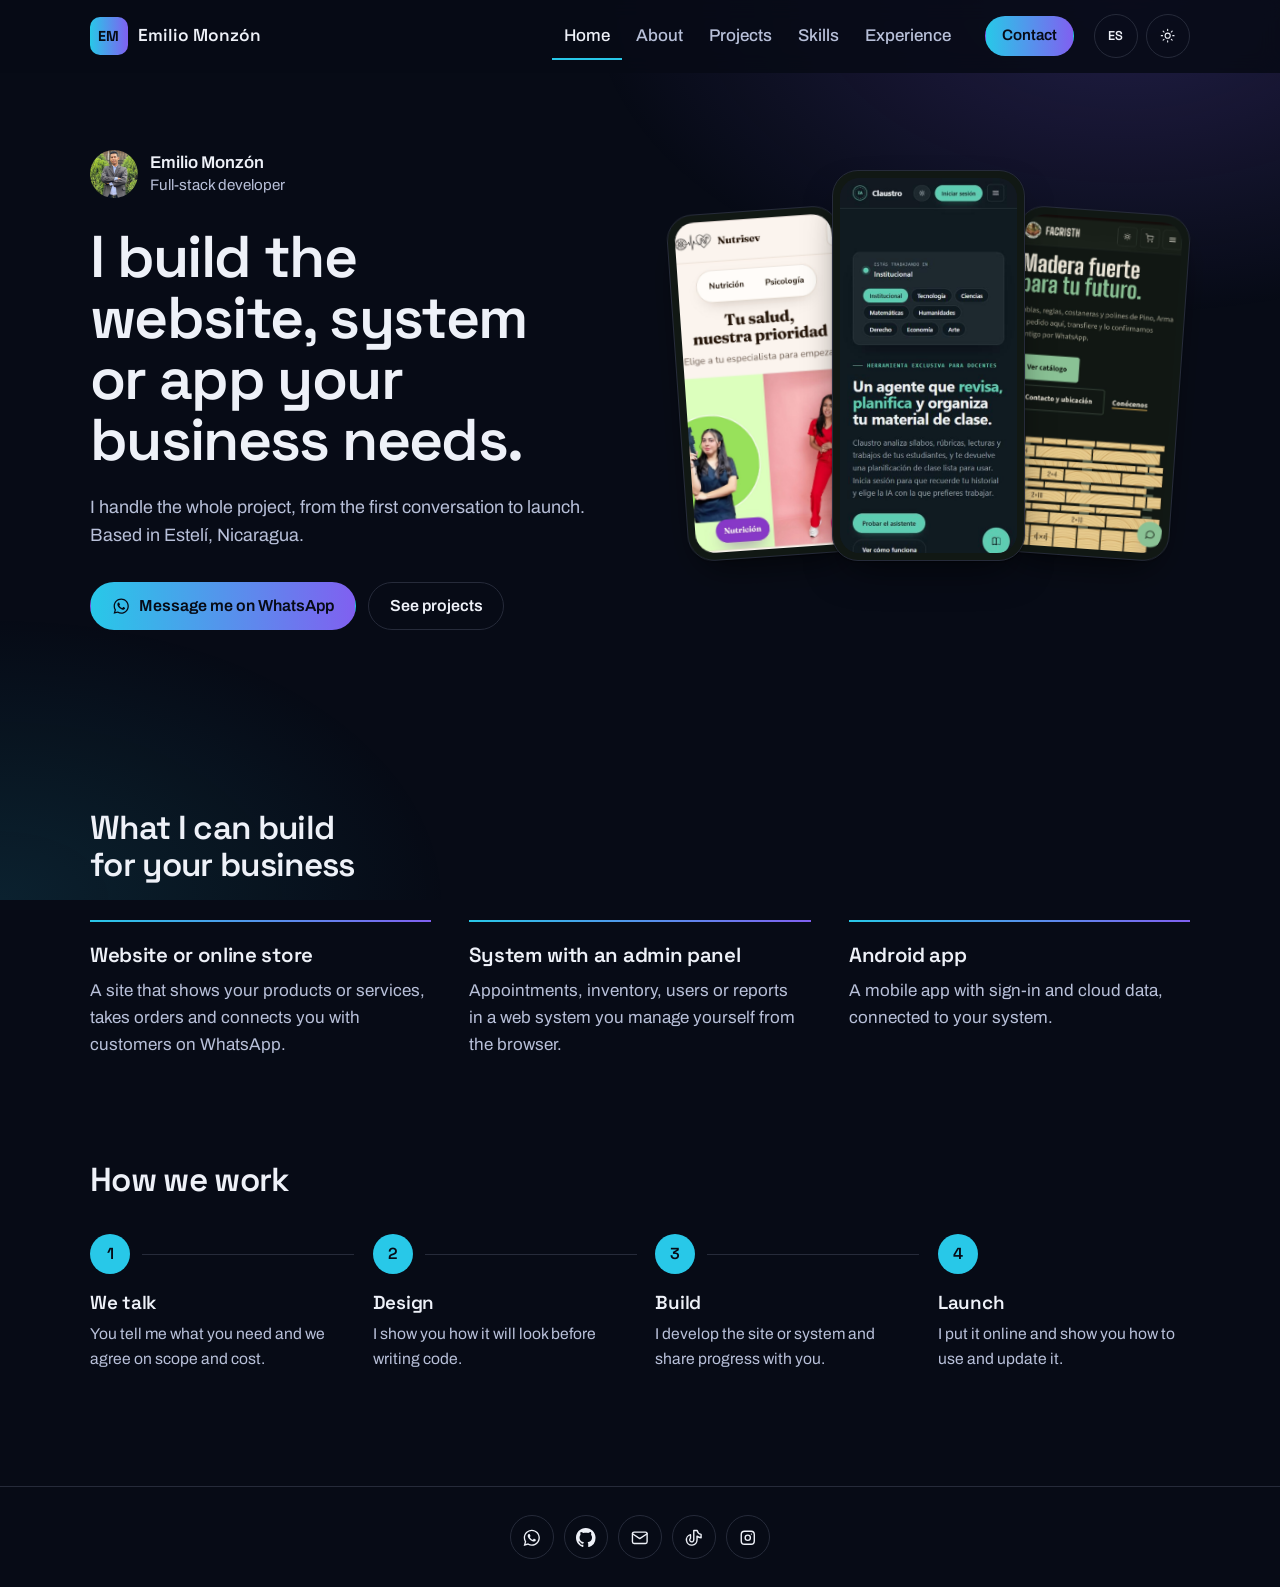
==== commit e0f86d7a: "Imagen para compartir con la paleta de Redes Sociales Co-Authored-By: Claude Opus 5.5 <noreply@anthr" ====
--- a/index.html
+++ b/index.html
@@ -12,12 +12,12 @@
 <meta property="og:title" content="Emilio Monzón · Desarrollador web y móvil">
 <meta property="og:description" content="Construyo la web, el sistema o la app que tu negocio necesita. Sitios, tiendas en línea, sistemas con panel de administración y apps Android desde Estelí, Nicaragua.">
 <meta property="og:url" content="https://slevenlio27.github.io/SlevenLio27/">
-<meta property="og:image" content="https://slevenlio27.github.io/SlevenLio27/img/og.jpg">
+<meta property="og:image" content="https://slevenlio27.github.io/SlevenLio27/img/og.jpg?v=2">
 <meta property="og:image:width" content="1200">
 <meta property="og:image:height" content="630">
 <meta property="og:image:alt" content="Emilio Monzón, desarrollador full stack, con capturas de sus proyectos">
 <meta name="twitter:card" content="summary_large_image">
-<meta name="twitter:image" content="https://slevenlio27.github.io/SlevenLio27/img/og.jpg">
+<meta name="twitter:image" content="https://slevenlio27.github.io/SlevenLio27/img/og.jpg?v=2">
 <meta name="theme-color" content="#070B16">
 <script>try{var m=localStorage.getItem("theme");if(m==="dark"||m==="light")document.documentElement.dataset.theme=m;}catch(e){}</script>
 <link rel="preconnect" href="https://fonts.googleapis.com">
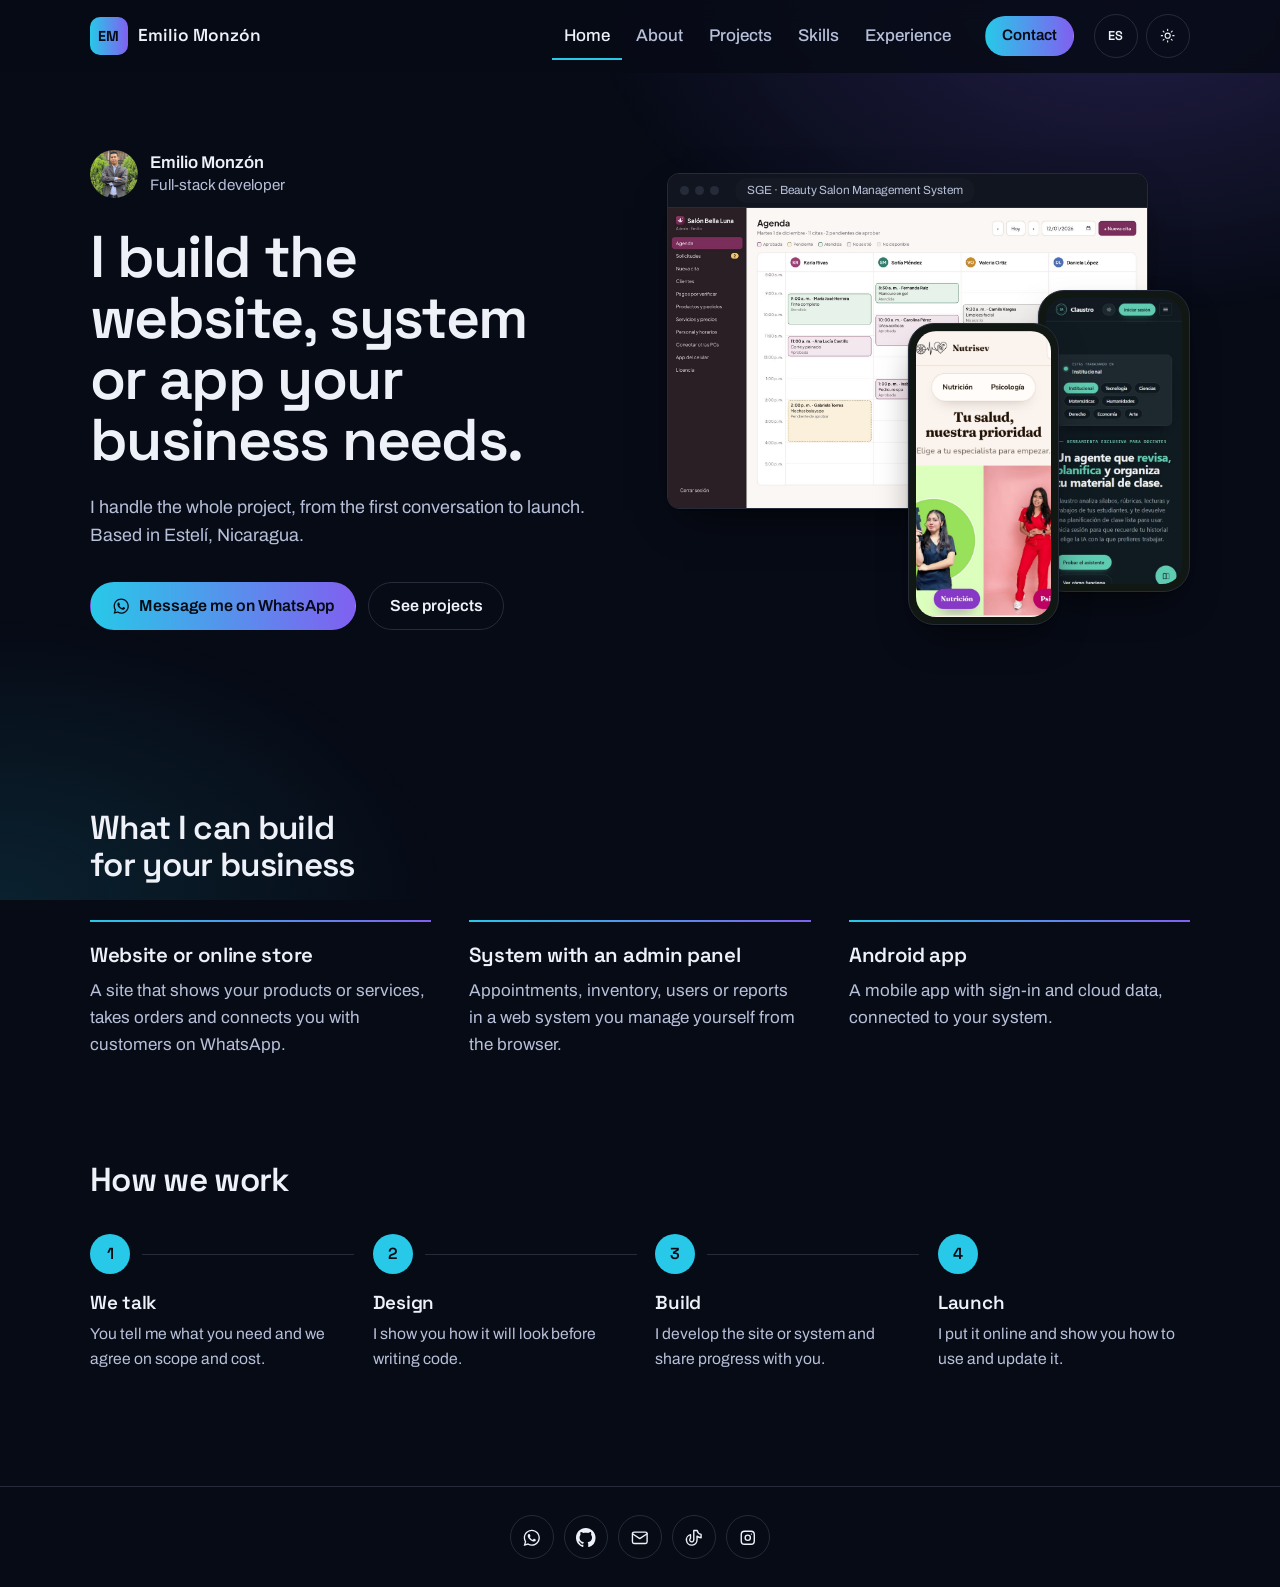
==== commit 10d1df9f: "Actualiza HTML prerenderizado [skip ci]" ====
--- a/index.html
+++ b/index.html
@@ -3,32 +3,71 @@
 <head>
 <meta charset="UTF-8">
 <meta name="viewport" content="width=device-width, initial-scale=1, viewport-fit=cover">
-<title>Emilio Monzón · Desarrollador web y móvil</title>
-<meta name="description" content="Construyo la web, el sistema o la app que tu negocio necesita. Sitios, tiendas en línea, sistemas con panel de administración y apps Android desde Estelí, Nicaragua.">
-<link rel="canonical" href="https://slevenlio27.github.io/SlevenLio27/">
+<title>Emilio Monzón · Desarrollador web y móvil en Nicaragua</title>
+<meta name="description" content="Construyo la web, el sistema o la app que tu negocio necesita: sitios, tiendas en línea, sistemas con panel de administración y apps Android. Estelí, Nicaragua.">
+<link rel="canonical" href="https://www.slevenlio27.com/">
 <meta property="og:type" content="website">
 <meta property="og:locale" content="es_NI">
 <meta property="og:site_name" content="Emilio Monzón">
-<meta property="og:title" content="Emilio Monzón · Desarrollador web y móvil">
-<meta property="og:description" content="Construyo la web, el sistema o la app que tu negocio necesita. Sitios, tiendas en línea, sistemas con panel de administración y apps Android desde Estelí, Nicaragua.">
-<meta property="og:url" content="https://slevenlio27.github.io/SlevenLio27/">
-<meta property="og:image" content="https://slevenlio27.github.io/SlevenLio27/img/og.jpg?v=2">
+<meta property="og:title" content="Emilio Monzón · Desarrollador web y móvil en Nicaragua">
+<meta property="og:description" content="Construyo la web, el sistema o la app que tu negocio necesita: sitios, tiendas en línea, sistemas con panel de administración y apps Android. Estelí, Nicaragua.">
+<meta property="og:url" content="https://www.slevenlio27.com/">
+<meta property="og:image" content="https://www.slevenlio27.com/img/og.jpg?v=2">
 <meta property="og:image:width" content="1200">
 <meta property="og:image:height" content="630">
 <meta property="og:image:alt" content="Emilio Monzón, desarrollador full stack, con capturas de sus proyectos">
 <meta name="twitter:card" content="summary_large_image">
-<meta name="twitter:image" content="https://slevenlio27.github.io/SlevenLio27/img/og.jpg?v=2">
+<meta name="twitter:image" content="https://www.slevenlio27.com/img/og.jpg?v=2">
 <meta name="theme-color" content="#070B16">
 <script>try{var m=localStorage.getItem("theme");if(m==="dark"||m==="light")document.documentElement.dataset.theme=m;}catch(e){}</script>
 <link rel="preconnect" href="https://fonts.googleapis.com">
 <link rel="preconnect" href="https://fonts.gstatic.com" crossorigin>
 <link href="https://fonts.googleapis.com/css2?family=Archivo:wght@400;500;600&family=Space+Grotesk:wght@500;600;700&display=swap" rel="stylesheet">
 <link rel="stylesheet" href="css/estilos.css">
-<link rel="icon" href="data:image/svg+xml,<svg xmlns='http://www.w3.org/2000/svg' viewBox='0 0 32 32'><rect width='32' height='32' rx='8' fill='%2328C8E8'/><text x='16' y='21.5' font-family='Arial' font-weight='700' font-size='14' text-anchor='middle' fill='%23070B16'>EM</text></svg>">
+<!--icon:start--><link rel="icon" href="data:image/svg+xml,<svg xmlns='http://www.w3.org/2000/svg' viewBox='0 0 32 32'><rect width='32' height='32' rx='8' fill='%2328C8E8'/><text x='16' y='21.5' font-family='Arial' font-weight='700' font-size='14' text-anchor='middle' fill='%23070B16'>EM</text></svg>"><!--icon:end-->
+<!--ld:start--><script type="application/ld+json">{"@context":"https://schema.org","@graph":[{"@type":"WebSite","@id":"https://www.slevenlio27.com/#website","url":"https://www.slevenlio27.com/","name":"Emilio Monzón","inLanguage":"es","publisher":{"@id":"https://www.slevenlio27.com/#person"}},{"@type":"Person","@id":"https://www.slevenlio27.com/#person","name":"Emilio Monzón","jobTitle":"Desarrollador Full Stack","url":"https://www.slevenlio27.com/","image":"https://www.slevenlio27.com/img/subidas/whatsapp-image-2026-10-21-at-11-47-27-pm-1792648119784.jpg","description":"Emilio Monzón, desarrollador full stack: sitios web, sistemas y apps Android para negocios en Nicaragua.","address":{"@type":"PostalAddress","addressLocality":"Estelí","addressCountry":"NI"},"sameAs":["https://github.com/slevenlio27","https://www.tiktok.com/@slevenlio27","https://www.instagram.com/slevenlio27/?hl=es-la"],"knowsAbout":["Python","FastAPI","MySQL","PostgreSQL","React","Flutter","Git","Linux","VS Code","Supabase","Excel","Claude Code","Gemini"]},{"@type":"ProfessionalService","@id":"https://www.slevenlio27.com/#service","name":"Emilio Monzón · Desarrollo web y móvil","url":"https://www.slevenlio27.com/","image":"https://www.slevenlio27.com/img/og.jpg","description":"Emilio Monzón, desarrollador full stack: sitios web, sistemas y apps Android para negocios en Nicaragua.","founder":{"@id":"https://www.slevenlio27.com/#person"},"areaServed":{"@type":"Country","name":"Nicaragua"},"address":{"@type":"PostalAddress","addressLocality":"Estelí","addressCountry":"NI"},"email":"slevenlio27@gmail.com","telephone":"+50586036776","makesOffer":[{"@type":"Offer","itemOffered":{"@type":"Service","name":"Sitios web y tiendas en línea"}},{"@type":"Offer","itemOffered":{"@type":"Service","name":"Sistemas con panel de administración"}},{"@type":"Offer","itemOffered":{"@type":"Service","name":"Apps Android"}}]}]}</script><!--ld:end-->
 </head>
 <body data-page="inicio">
 <a class="skip" href="#main">Saltar al contenido</a>
-<div id="root"></div>
+<div id="root"><!--pre:start--><header class="site-header" id="header">
+  <div class="wrap header-row">
+    <a class="brand" href="/" aria-label="Emilio Monzón, Inicio">
+      <span class="brand-mark" aria-hidden="true">EM</span>
+      <span class="brand-name">Emilio Monzón</span>
+    </a>
+    <nav class="nav" id="nav" aria-label="Secciones">
+      <ul><li><a href="/" aria-current="page">Inicio</a></li><li><a href="/sobre-mi">Sobre mí</a></li><li><a href="/proyectos">Proyectos</a></li><li><a href="/habilidades">Habilidades</a></li><li><a href="/experiencia">Experiencia</a></li></ul>
+      <a class="btn btn-cta btn-sm nav-cta" href="/contacto">Contacto</a>
+      <div class="nav-tools"><button class="icon-btn" type="button" data-lang="" aria-label="View in English"><span class="lang-code">EN</span></button>
+      <button class="icon-btn" type="button" data-theme-toggle="" aria-label="Activar modo claro"><svg viewBox="0 0 24 24" fill="none" stroke="currentColor" stroke-width="1.7" stroke-linecap="round" stroke-linejoin="round" aria-hidden="true"><circle cx="12" cy="12" r="4"></circle><path d="M12 2v2M12 20v2M4.9 4.9l1.4 1.4M17.7 17.7l1.4 1.4M2 12h2M20 12h2M4.9 19.1l1.4-1.4M17.7 6.3l1.4-1.4"></path></svg></button></div>
+    </nav>
+    <div class="header-tools">
+      <div class="desk-tools"><button class="icon-btn" type="button" data-lang="" aria-label="View in English"><span class="lang-code">EN</span></button>
+      <button class="icon-btn" type="button" data-theme-toggle="" aria-label="Activar modo claro"><svg viewBox="0 0 24 24" fill="none" stroke="currentColor" stroke-width="1.7" stroke-linecap="round" stroke-linejoin="round" aria-hidden="true"><circle cx="12" cy="12" r="4"></circle><path d="M12 2v2M12 20v2M4.9 4.9l1.4 1.4M17.7 17.7l1.4 1.4M2 12h2M20 12h2M4.9 19.1l1.4-1.4M17.7 6.3l1.4-1.4"></path></svg></button></div>
+      <a class="btn btn-cta btn-sm mobile-cta" href="/contacto">Contacto</a>
+      <button class="icon-btn menu-btn" type="button" data-menu="" aria-expanded="false" aria-controls="nav" aria-label="Menú"><svg viewBox="0 0 24 24" fill="none" stroke="currentColor" stroke-width="1.7" stroke-linecap="round" stroke-linejoin="round" aria-hidden="true"><path d="M4 7h16M4 12h16M4 17h16"></path></svg></button>
+    </div>
+  </div>
+</header><main id="main" class="page page-inicio">
+<section class="hero wrap">
+  <div class="hero-copy">
+    <p class="hero-who"><span class="avatar"><img src="img/subidas/whatsapp-image-2026-10-21-at-11-47-27-pm-1792648119784.jpg" alt="" onerror="this.remove()"></span><span><strong>Emilio Monzón</strong><span>Desarrollador Full Stack</span></span></p>
+    <h1>Construyo la web, el sistema o la app que tu negocio necesita.</h1>
+    <p class="lead">Me encargo de todo el proyecto, de la primera conversación a la publicación. Trabajo desde Estelí, Nicaragua.</p>
+    <div class="hero-actions"><a class="btn btn-cta " href="https://wa.me/50586036776?text=Hola%20Emilio%2C%20vi%20tu%20portafolio%20y%20quiero%20hablar%20sobre%20un%20proyecto." target="_blank" rel="noopener"><svg viewBox="0 0 24 24" fill="currentColor" aria-hidden="true"><path d="M12.04 2C6.58 2 2.13 6.45 2.13 11.91c0 1.75.46 3.45 1.32 4.95L2.05 22l5.25-1.38a9.87 9.87 0 0 0 4.74 1.21c5.46 0 9.91-4.45 9.91-9.91S17.5 2 12.04 2Zm0 18.15c-1.48 0-2.93-.4-4.2-1.15l-.3-.18-3.12.82.83-3.04-.2-.31a8.2 8.2 0 0 1-1.26-4.38c0-4.54 3.7-8.24 8.25-8.24 4.54 0 8.24 3.7 8.24 8.24 0 4.55-3.7 8.24-8.24 8.24Zm4.52-6.16c-.25-.12-1.47-.72-1.69-.81-.23-.08-.39-.12-.56.13-.17.24-.64.8-.78.97-.15.17-.29.19-.54.06-.25-.12-1.05-.39-1.99-1.23-.74-.66-1.23-1.47-1.38-1.72-.14-.25-.01-.38.11-.5.11-.11.25-.29.37-.43.13-.15.17-.25.25-.42.08-.17.04-.31-.02-.43-.06-.13-.56-1.34-.76-1.84-.2-.48-.41-.42-.56-.43h-.48c-.17 0-.43.06-.66.31-.22.25-.86.85-.86 2.07 0 1.22.89 2.4 1.01 2.56.12.17 1.75 2.67 4.23 3.74.59.26 1.05.41 1.41.52.59.19 1.13.16 1.56.1.48-.07 1.47-.6 1.67-1.18.21-.58.21-1.07.15-1.18-.06-.1-.22-.16-.47-.28Z"></path></svg><span>Escríbeme por WhatsApp</span></a><a class="btn btn-ghost" href="/proyectos">Ver proyectos</a></div>
+  </div>
+  <div class="collage"><figure class="device browser c-wide">
+      <div class="browser-bar" aria-hidden="true"><i></i><i></i><i></i><span>SGE · Sistema de Gestión Estética</span></div>
+      <div class="browser-screen" style="--r:0.625"><span class="shot-initials" aria-hidden="true">S·</span><img src="img/subidas/sge-pc-agenda.jpg" alt="Captura de SGE · Sistema de Gestión Estética" loading="eager" decoding="async" onerror="this.remove()"></div></figure><figure class="device phone c-tall c-tall-1"><div class="phone-screen"><span class="shot-initials" aria-hidden="true">C</span><img src="img/subidas/claustro-movil.jpg" alt="Captura de Claustro" loading="eager" decoding="async" onerror="this.remove()"></div></figure><figure class="device phone c-tall c-tall-2"><div class="phone-screen"><span class="shot-initials" aria-hidden="true">N</span><img src="img/subidas/506060-1795162133405.jpg" alt="Captura de Nutrisev" loading="eager" decoding="async" onerror="this.remove()"></div></figure></div>
+</section>
+<section class="block wrap" aria-labelledby="svc-title">
+  <h2 id="svc-title" class="block-title">Qué puedo hacer por tu negocio</h2>
+  <ul class="services"><li><h3>Sitio web o tienda en línea</h3><p>Una página que muestra tus productos o servicios, recibe pedidos y te conecta con tus clientes por WhatsApp.</p></li><li><h3>Sistema con panel de administración</h3><p>Citas, inventario, usuarios o reportes en un sistema web que tú mismo administras desde el navegador.</p></li><li><h3>App Android</h3><p>Una aplicación móvil con inicio de sesión y datos en la nube, conectada a tu sistema.</p></li></ul>
+</section>
+<section class="block wrap" aria-labelledby="proc-title">
+  <h2 id="proc-title" class="block-title">Cómo trabajamos</h2>
+  <ol class="process"><li><h3>Conversamos</h3><p>Me cuentas qué necesitas y definimos juntos el alcance y el costo.</p></li><li><h3>Diseño</h3><p>Te muestro cómo se verá antes de empezar a programar.</p></li><li><h3>Construyo</h3><p>Desarrollo el sitio o el sistema y te enseño los avances.</p></li><li><h3>Publico</h3><p>Lo dejo en línea y te explico cómo usarlo y actualizarlo.</p></li></ol>
+</section></main><footer class="site-footer"><div class="wrap footer-row"><ul class="socials "><li><a href="https://wa.me/50586036776?text=Hola%20Emilio%2C%20vi%20tu%20portafolio%20y%20quiero%20hablar%20sobre%20un%20proyecto." aria-label="WhatsApp" target="_blank" rel="noopener"><svg viewBox="0 0 24 24" fill="currentColor" aria-hidden="true"><path d="M12.04 2C6.58 2 2.13 6.45 2.13 11.91c0 1.75.46 3.45 1.32 4.95L2.05 22l5.25-1.38a9.87 9.87 0 0 0 4.74 1.21c5.46 0 9.91-4.45 9.91-9.91S17.5 2 12.04 2Zm0 18.15c-1.48 0-2.93-.4-4.2-1.15l-.3-.18-3.12.82.83-3.04-.2-.31a8.2 8.2 0 0 1-1.26-4.38c0-4.54 3.7-8.24 8.25-8.24 4.54 0 8.24 3.7 8.24 8.24 0 4.55-3.7 8.24-8.24 8.24Zm4.52-6.16c-.25-.12-1.47-.72-1.69-.81-.23-.08-.39-.12-.56.13-.17.24-.64.8-.78.97-.15.17-.29.19-.54.06-.25-.12-1.05-.39-1.99-1.23-.74-.66-1.23-1.47-1.38-1.72-.14-.25-.01-.38.11-.5.11-.11.25-.29.37-.43.13-.15.17-.25.25-.42.08-.17.04-.31-.02-.43-.06-.13-.56-1.34-.76-1.84-.2-.48-.41-.42-.56-.43h-.48c-.17 0-.43.06-.66.31-.22.25-.86.85-.86 2.07 0 1.22.89 2.4 1.01 2.56.12.17 1.75 2.67 4.23 3.74.59.26 1.05.41 1.41.52.59.19 1.13.16 1.56.1.48-.07 1.47-.6 1.67-1.18.21-.58.21-1.07.15-1.18-.06-.1-.22-.16-.47-.28Z"></path></svg></a></li><li><a href="https://github.com/slevenlio27" aria-label="GitHub" target="_blank" rel="noopener"><svg viewBox="0 0 16 16" fill="currentColor" aria-hidden="true"><path d="M8 0C3.58 0 0 3.58 0 8c0 3.54 2.29 6.53 5.47 7.59.4.07.55-.17.55-.38 0-.19-.01-.82-.01-1.49-2.01.37-2.53-.49-2.69-.94-.09-.23-.48-.94-.82-1.13-.28-.15-.68-.52-.01-.53.63-.01 1.08.58 1.23.82.72 1.21 1.87.87 2.33.66.07-.52.28-.87.51-1.07-1.78-.2-3.64-.89-3.64-3.95 0-.87.31-1.59.82-2.15-.08-.2-.36-1.02.08-2.12 0 0 .67-.21 2.2.82.64-.18 1.32-.27 2-.27.68 0 1.36.09 2 .27 1.53-1.04 2.2-.82 2.2-.82.44 1.1.16 1.92.08 2.12.51.56.82 1.27.82 2.15 0 3.07-1.87 3.75-3.65 3.95.29.25.54.73.54 1.48 0 1.07-.01 1.93-.01 2.2 0 .21.15.46.55.38A8.01 8.01 0 0 0 16 8c0-4.42-3.58-8-8-8z"></path></svg></a></li><li><a href="mailto:slevenlio27@gmail.com" aria-label="Email"><svg viewBox="0 0 24 24" fill="none" stroke="currentColor" stroke-width="1.7" stroke-linecap="round" stroke-linejoin="round" aria-hidden="true"><rect x="3" y="5" width="18" height="14" rx="2"></rect><path d="m3 7 9 6 9-6"></path></svg></a></li><li><a href="https://www.tiktok.com/@slevenlio27" aria-label="TikTok" target="_blank" rel="noopener"><svg viewBox="0 0 24 24" fill="none" stroke="currentColor" stroke-width="1.7" stroke-linecap="round" stroke-linejoin="round" aria-hidden="true"><path d="M21 7.9v4a10 10 0 0 1-5-1.9v4.5a6.5 6.5 0 1 1-8-6.3v4.3a2.5 2.5 0 1 0 4 2V3h4.1A6 6 0 0 0 21 7.9z"></path></svg></a></li><li><a href="https://www.instagram.com/slevenlio27/?hl=es-la" aria-label="Instagram" target="_blank" rel="noopener"><svg viewBox="0 0 24 24" fill="none" stroke="currentColor" stroke-width="1.7" stroke-linecap="round" stroke-linejoin="round" aria-hidden="true"><rect x="4" y="4" width="16" height="16" rx="4"></rect><circle cx="12" cy="12" r="3.2"></circle><path d="M16.5 7.5v.01"></path></svg></a></li></ul></div></footer><!--pre:end--></div>
 <noscript><p style="padding:2rem">Este sitio necesita JavaScript para mostrar su contenido.</p></noscript>
 <script src="js/app.js"></script>
 </body>
--- a/css/estilos.css
+++ b/css/estilos.css
@@ -153,6 +153,20 @@
 .ready .collage .c-tall-2 { animation-delay: .24s; }
 .ready .collage.phones .c-left { animation-name: settle-left; animation-delay: .12s; }
 .ready .collage.phones .c-right { animation-name: settle-right; animation-delay: .24s; }
+/* al pasar el cursor, la captura sube al primer plano y las demás se atenúan.
+   Usa las propiedades individuales scale/translate para no chocar con la animación de entrada (transform). */
+@media (hover: hover) and (pointer: fine) {
+  .collage .device { transition: scale .45s cubic-bezier(.2, .8, .2, 1), translate .45s cubic-bezier(.2, .8, .2, 1), filter .35s ease; cursor: pointer; }
+  .collage .device:hover { z-index: 6; scale: 1.14; translate: 0 -3%; }
+  .collage .device:hover.browser, .collage .device:hover .browser, .collage .device.phone:hover { box-shadow: 0 30px 70px -18px rgba(40, 200, 232, .45), 0 0 0 1px rgba(40, 200, 232, .55); }
+  .collage:has(.device:hover) .device:not(:hover) { scale: .95; filter: brightness(.62) saturate(.8); }
+}
+@media (hover: none) {
+  .collage .device { transition: scale .45s cubic-bezier(.2, .8, .2, 1), translate .45s cubic-bezier(.2, .8, .2, 1), filter .35s ease; }
+  .collage .device.is-front { z-index: 6; scale: 1.14; translate: 0 -3%; }
+  .collage .device.is-front.phone, .collage .device.is-front.browser { box-shadow: 0 30px 70px -18px rgba(40, 200, 232, .45), 0 0 0 1px rgba(40, 200, 232, .55); }
+  .collage.has-front .device:not(.is-front) { scale: .95; filter: brightness(.62) saturate(.8); }
+}
 @keyframes settle-left { from { opacity: 0; transform: translateY(28px) rotate(-4deg); } to { opacity: 1; transform: rotate(-4deg); } }
 @keyframes settle-right { from { opacity: 0; transform: translateY(28px) rotate(4deg); } to { opacity: 1; transform: rotate(4deg); } }
 @keyframes settle { from { opacity: 0; transform: translateY(28px); } to { opacity: 1; transform: none; } }
@@ -196,7 +210,7 @@
 /* pie: solo redes */
 .site-footer { border-top: 1px solid var(--line); }
 .cta-band + .site-footer { border-top: 0; }
-.page-inicio + .site-footer { margin-top: clamp(64px, 9vw, 120px); }
+main + .site-footer { margin-top: clamp(64px, 9vw, 120px); }
 .footer-row { display: flex; justify-content: center; padding-block: 28px; }
 .socials { display: flex; gap: 10px; }
 .socials a { display: grid; place-items: center; width: 44px; height: 44px; border-radius: 999px; border: 1.5px solid var(--line); color: var(--ink); }
@@ -225,6 +239,11 @@
 .case-media { background: var(--tint); border-radius: calc(var(--radius) + 6px); padding: clamp(20px, 4vw, 48px); display: grid; place-items: center; }
 .case-media .phone { width: min(260px, 62%); }
 .case-media .browser { width: 100%; }
+.case-media .duo { position: relative; width: 100%; padding: 0 6% 22% 0; }
+.case-media .duo .duo-phone { position: absolute; width: 26%; bottom: 0; padding: 5px; border-radius: 20px; }
+.case-media .duo .duo-phone .phone-screen { border-radius: 15px; }
+.case-media .duo .duo-phone-1 { right: 0; z-index: 2; }
+.case-media .duo .duo-phone-2 { right: 24%; bottom: 3%; }
 .case-live { display: flex; align-items: center; gap: 10px; font-weight: 600; color: var(--live); font-size: .95rem; }
 .case-live > span { white-space: nowrap; }
 .case h2 { font-size: clamp(1.9rem, 3.4vw, 2.8rem); letter-spacing: -.025em; margin-top: 14px; }
